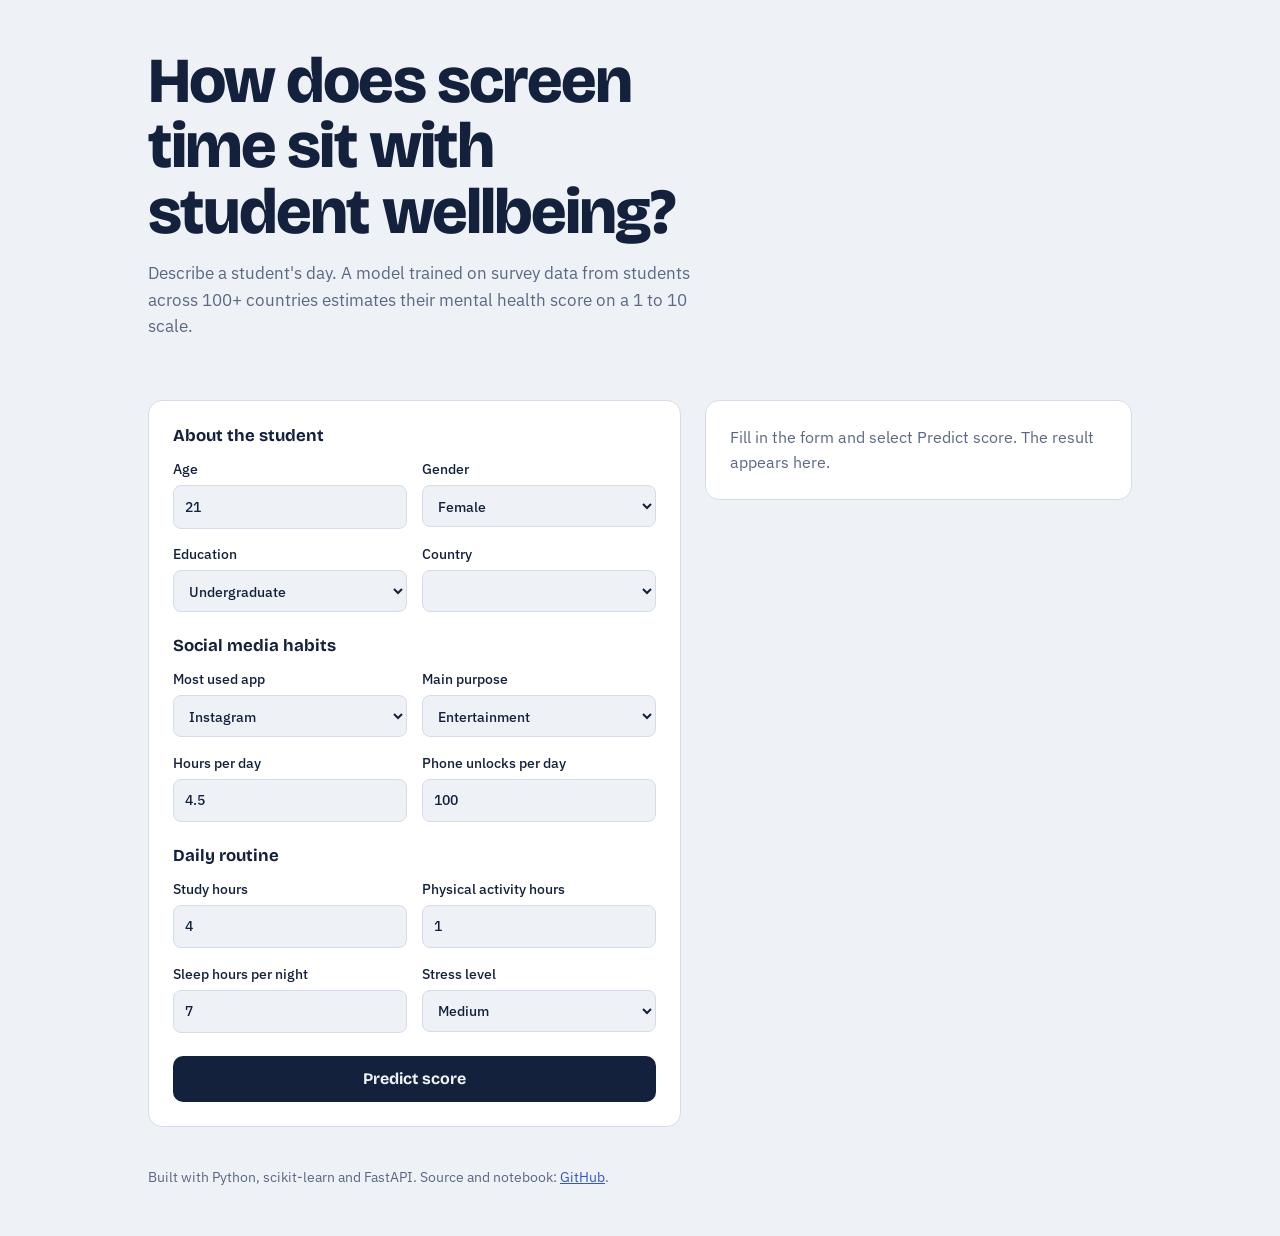
==== index.html @ feb72d7f "Initial commit" ====
<!DOCTYPE html>
<html lang="en">
<head>
<meta charset="utf-8">
<meta name="viewport" content="width=device-width, initial-scale=1">
<title>Student Mental Health Score Predictor</title>
<link rel="preconnect" href="https://fonts.googleapis.com">
<link rel="preconnect" href="https://fonts.gstatic.com" crossorigin>
<link href="https://fonts.googleapis.com/css2?family=Bricolage+Grotesque:opsz,wght@12..96,500;12..96,700;12..96,800&family=IBM+Plex+Sans:wght@400;500;600&display=swap" rel="stylesheet">
<style>
:root{
  --paper:#EEF2F7; --card:#FFFFFF; --ink:#14213D; --muted:#5B6783; --line:#D5DCE8;
  --blue:#3454D1; --mint:#1F9E86; --amber:#E8A22B; --rose:#D1495B;
  --display:'Bricolage Grotesque','Segoe UI',system-ui,sans-serif;
  --body:'IBM Plex Sans','Segoe UI',system-ui,sans-serif;
}
@media (prefers-color-scheme: dark){
  :root{--paper:#0F1626; --card:#18233B; --ink:#EAF0FB; --muted:#9AA8C4; --line:#2A3858; --blue:#7C95FF; --mint:#43C9AF; --amber:#F2B94F; --rose:#F07B8A;}
}
*{box-sizing:border-box}
html,body{margin:0}
body{background:var(--paper);color:var(--ink);font:400 1rem/1.55 var(--body)}
.wrap{max-width:1080px;margin:0 auto;padding:clamp(1.25rem,4vw,3rem)}
h1{font:800 clamp(2.2rem,6vw,4rem)/1.02 var(--display);letter-spacing:-.03em;margin:0 0 1rem;max-width:14ch}
.lede{max-width:56ch;color:var(--muted);margin:0 0 1.25rem;font-size:1.08rem}
.facts{display:flex;flex-wrap:wrap;gap:.5rem;margin:0 0 2.5rem;padding:0;list-style:none}
.facts li{border:1px solid var(--line);background:var(--card);border-radius:999px;padding:.3rem .85rem;font-size:.9rem}
.facts b{font-weight:600}
.grid{display:grid;grid-template-columns:minmax(0,1.25fr) minmax(0,1fr);gap:1.5rem;align-items:start}
@media (max-width:860px){.grid{grid-template-columns:1fr}}
form,.result{background:var(--card);border:1px solid var(--line);border-radius:14px;padding:1.5rem}
fieldset{border:0;margin:0 0 1.4rem;padding:0}
legend{font:700 1.05rem var(--display);padding:0;margin-bottom:.75rem}
.row{display:grid;grid-template-columns:1fr 1fr;gap:.9rem}
@media (max-width:520px){.row{grid-template-columns:1fr}}
label{display:block;font-size:.9rem;font-weight:500}
input,select{width:100%;margin-top:.3rem;padding:.6rem .7rem;font:inherit;color:var(--ink);background:var(--paper);border:1px solid var(--line);border-radius:8px}
input:focus-visible,select:focus-visible,button:focus-visible{outline:3px solid var(--blue);outline-offset:2px}
.hint{display:block;color:var(--muted);font-size:.8rem;font-weight:400;margin-top:.15rem}
button{width:100%;padding:.85rem 1rem;font:700 1rem var(--display);background:var(--ink);color:var(--paper);border:0;border-radius:10px;cursor:pointer}
button:disabled{opacity:.6;cursor:wait}
.result{position:sticky;top:1rem}
.empty{color:var(--muted);margin:0}
.score{font:800 clamp(4rem,10vw,6.5rem)/1 var(--display);letter-spacing:-.04em;margin:.2rem 0}
.score small{font-size:.3em;color:var(--muted);font-weight:500;letter-spacing:0}
.band{font-weight:600;margin:0 0 1.5rem}
.scale{position:relative;height:14px;border-radius:7px;background:linear-gradient(90deg,var(--rose) 0%,var(--amber) 40%,var(--mint) 75%,var(--blue) 100%)}
.pin{position:absolute;top:-7px;width:4px;height:28px;background:var(--ink);border-radius:2px;left:0;transform:translateX(-50%);transition:left .7s cubic-bezier(.2,.8,.2,1)}
.ticks{display:flex;justify-content:space-between;color:var(--muted);font-size:.8rem;margin-top:.6rem}
.note{color:var(--muted);font-size:.85rem;margin:1.5rem 0 0}
.err{color:var(--rose);font-weight:500;margin:.8rem 0 0}
footer{color:var(--muted);font-size:.85rem;margin-top:2.5rem}
footer a{color:var(--blue)}
@media (prefers-reduced-motion:reduce){.pin{transition:none}}
</style>
</head>
<body>
<main class="wrap">
  <h1>How does screen time sit with student wellbeing?</h1>
  <p class="lede">Describe a student's day. A model trained on survey data from students across 100+ countries estimates their mental health score on a 1 to 10 scale.</p>
  <ul class="facts" id="facts"></ul>

  <div class="grid">
    <form id="form" novalidate>
      <fieldset>
        <legend>About the student</legend>
        <div class="row">
          <label>Age<input name="age" type="number" min="10" max="100" value="21" required></label>
          <label>Gender<select name="gender"><option>Female</option><option>Male</option></select></label>
          <label>Education<select name="academic_level"><option>Undergraduate</option><option>Graduate</option><option>High School</option></select></label>
          <label>Country<select name="country" id="country"></select></label>
        </div>
      </fieldset>
      <fieldset>
        <legend>Social media habits</legend>
        <div class="row">
          <label>Most used app
            <select name="most_used_platform">
              <option>Instagram</option><option>TikTok</option><option>YouTube</option><option>WhatsApp</option><option>Facebook</option><option>Twitter</option><option>Snapchat</option><option>LinkedIn</option><option>WeChat</option><option>LINE</option><option>KakaoTalk</option><option>VKontakte</option>
            </select></label>
          <label>Main purpose<select name="purpose_of_use"><option>Entertainment</option><option>Networking</option><option>Education</option><option>News</option></select></label>
          <label>Hours per day<input name="avg_daily_usage_hours" type="number" step="0.1" min="0" max="24" value="4.5" required></label>
          <label>Phone unlocks per day<input name="daily_unlocks" type="number" min="0" value="100" required></label>
        </div>
      </fieldset>
      <fieldset>
        <legend>Daily routine</legend>
        <div class="row">
          <label>Study hours<input name="study_hours" type="number" step="0.1" min="0" max="24" value="4" required></label>
          <label>Physical activity hours<input name="physical_activity_hours" type="number" step="0.1" min="0" max="24" value="1" required></label>
          <label>Sleep hours per night<input name="sleep_hours_per_night" type="number" step="0.1" min="0" max="24" value="7" required></label>
          <label>Stress level<select name="stress_level"><option>Low</option><option selected>Medium</option><option>High</option><option>Very High</option></select></label>
        </div>
      </fieldset>
      <button id="go" type="submit">Predict score</button>
      <p class="err" id="err" role="alert" hidden></p>
    </form>

    <section class="result" aria-live="polite">
      <div id="empty"><p class="empty">Fill in the form and select Predict score. The result appears here.</p></div>
      <div id="out" hidden>
        <div class="score"><span id="num">0</span><small> / 10</small></div>
        <p class="band" id="band"></p>
        <div class="scale"><div class="pin" id="pin"></div></div>
        <div class="ticks"><span>1</span><span>5</span><span>10</span></div>
        <p class="note">An estimate from survey patterns, not a diagnosis. Typical error is about <span id="mae">0.35</span> points.</p>
      </div>
    </section>
  </div>

  <footer>Built with Python, scikit-learn and FastAPI. Source and notebook: <a href="https://github.com/your-username/your-repo">GitHub</a>.</footer>
</main>

<script>
const $ = id => document.getElementById(id);
const form = $('form');

fetch('/api/meta').then(r => r.json()).then(m => {
  $('country').innerHTML = m.countries.map(c => `<option>${c}</option>`).join('');
  $('country').value = 'India';
  $('mae').textContent = m.mae;
  $('facts').innerHTML = [
    ['Model', 'Random Forest'],
    ['Test R²', m.r2_test],
    ['Training rows', m.rows.toLocaleString()],
  ].map(([k, v]) => `<li>${k}: <b>${v}</b></li>`).join('');
}).catch(() => {});

function describe(s){
  if (s < 5) return 'Lower than most students in the data';
  if (s < 7) return 'Around the middle of the range';
  return 'Higher than most students in the data';
}

form.addEventListener('submit', async e => {
  e.preventDefault();
  const err = $('err'); err.hidden = true;
  if (!form.checkValidity()) { form.reportValidity(); return; }

  const d = Object.fromEntries(new FormData(form));
  ['age','daily_unlocks'].forEach(k => d[k] = parseInt(d[k], 10));
  ['avg_daily_usage_hours','study_hours','physical_activity_hours','sleep_hours_per_night']
    .forEach(k => d[k] = parseFloat(d[k]));

  const btn = $('go'); btn.disabled = true; btn.textContent = 'Predicting…';
  try {
    const res = await fetch('/predict', {
      method: 'POST',
      headers: {'Content-Type': 'application/json'},
      body: JSON.stringify(d)
    });
    if (!res.ok) throw new Error('Check that every field has a valid value.');
    const { predicted_mental_health_score: s } = await res.json();
    $('empty').hidden = true; $('out').hidden = false;
    $('num').textContent = s.toFixed(1);
    $('band').textContent = describe(s);
    $('pin').style.left = Math.min(100, Math.max(0, (s - 1) / 9 * 100)) + '%';
  } catch (ex) {
    err.textContent = ex.message || 'The server could not be reached. Is it running?';
    err.hidden = false;
  } finally {
    btn.disabled = false; btn.textContent = 'Predict score';
  }
});
</script>
</body>
</html>
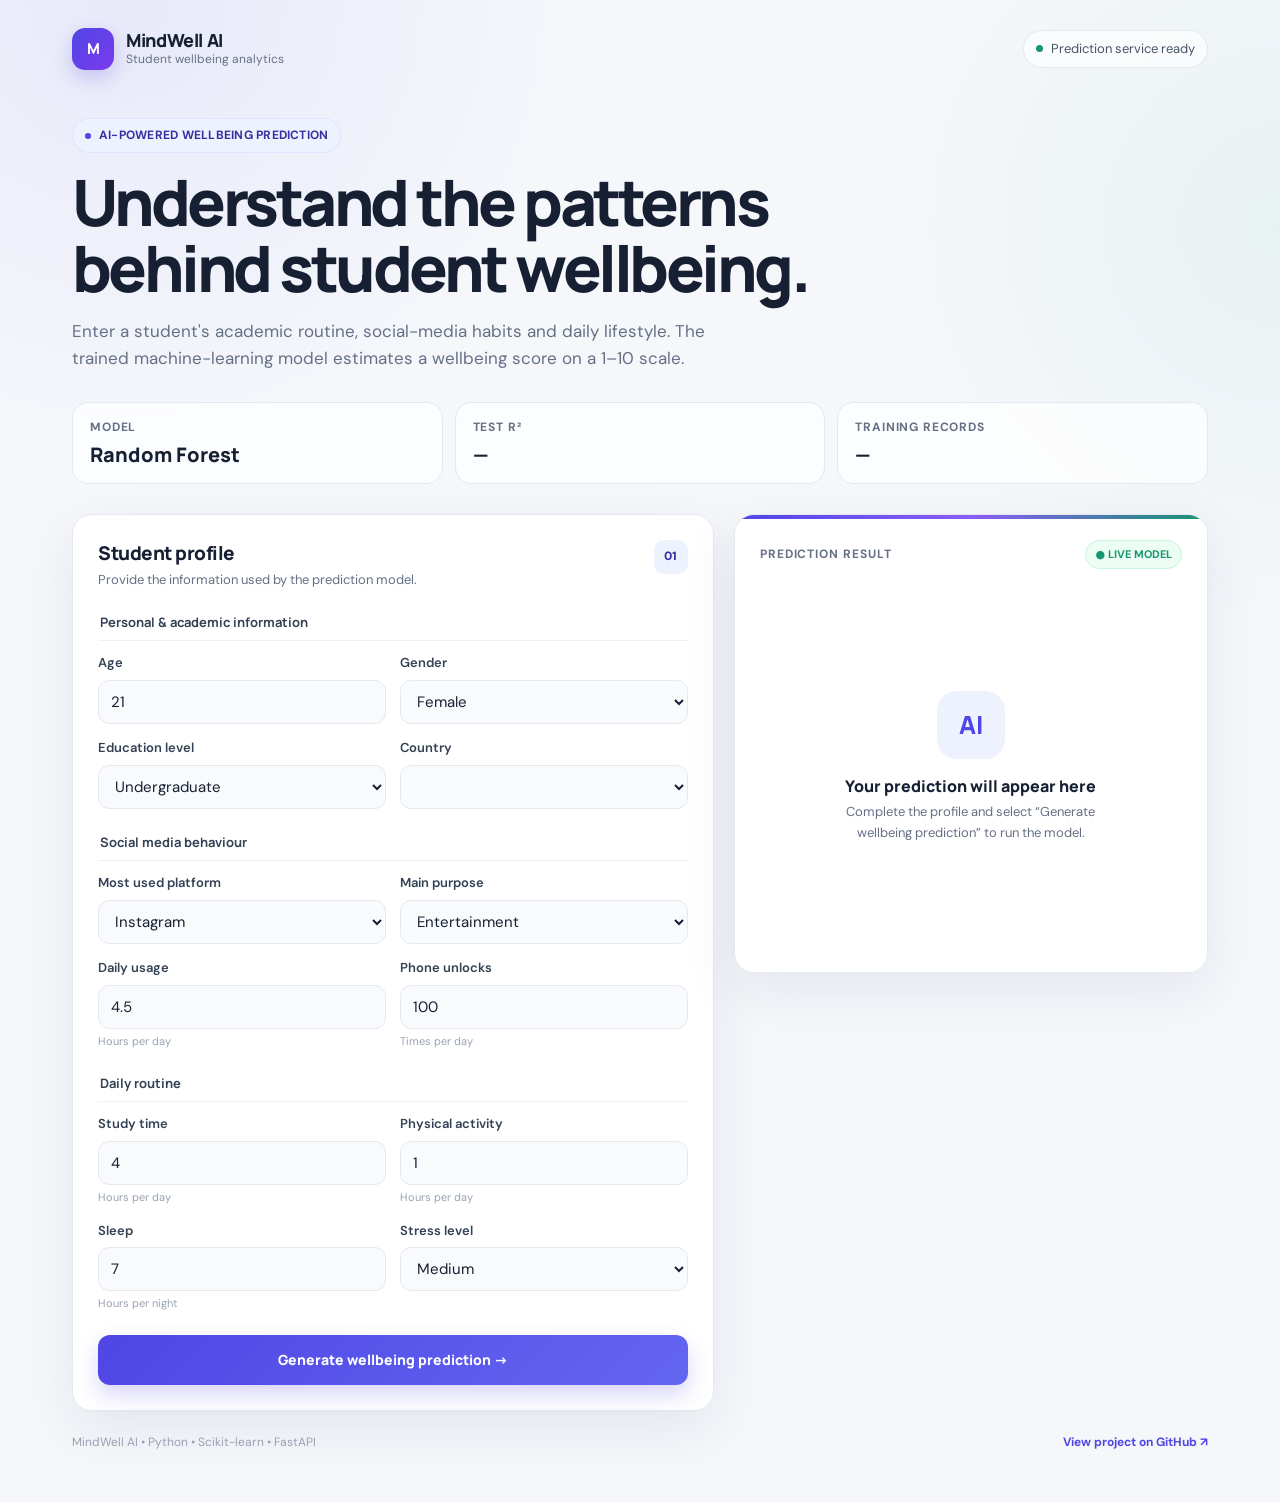
==== commit 0ccf9187: "Rename index_professional.html to index.html" ====
--- a/index.html
+++ b/index.html
@@ -3,163 +3,621 @@
 <head>
 <meta charset="utf-8">
 <meta name="viewport" content="width=device-width, initial-scale=1">
-<title>Student Mental Health Score Predictor</title>
+<meta name="description" content="MindWell AI - Student wellbeing score prediction system">
+<title>MindWell AI | Student Wellbeing Predictor</title>
+
 <link rel="preconnect" href="https://fonts.googleapis.com">
 <link rel="preconnect" href="https://fonts.gstatic.com" crossorigin>
-<link href="https://fonts.googleapis.com/css2?family=Bricolage+Grotesque:opsz,wght@12..96,500;12..96,700;12..96,800&family=IBM+Plex+Sans:wght@400;500;600&display=swap" rel="stylesheet">
+<link href="https://fonts.googleapis.com/css2?family=DM+Sans:wght@400;500;600;700&family=Manrope:wght@600;700;800&display=swap" rel="stylesheet">
+
 <style>
 :root{
-  --paper:#EEF2F7; --card:#FFFFFF; --ink:#14213D; --muted:#5B6783; --line:#D5DCE8;
-  --blue:#3454D1; --mint:#1F9E86; --amber:#E8A22B; --rose:#D1495B;
-  --display:'Bricolage Grotesque','Segoe UI',system-ui,sans-serif;
-  --body:'IBM Plex Sans','Segoe UI',system-ui,sans-serif;
-}
-@media (prefers-color-scheme: dark){
-  :root{--paper:#0F1626; --card:#18233B; --ink:#EAF0FB; --muted:#9AA8C4; --line:#2A3858; --blue:#7C95FF; --mint:#43C9AF; --amber:#F2B94F; --rose:#F07B8A;}
-}
+  --bg:#f5f7fb;
+  --surface:#ffffff;
+  --surface-2:#f8fafc;
+  --text:#172033;
+  --muted:#667085;
+  --line:#e4e8f0;
+  --primary:#4f46e5;
+  --primary-dark:#3730a3;
+  --primary-soft:#eef2ff;
+  --success:#159570;
+  --warning:#d68b16;
+  --danger:#d84a62;
+  --shadow:0 18px 55px rgba(23,32,51,.08);
+  --radius:20px;
+  --display:'Manrope',system-ui,sans-serif;
+  --body:'DM Sans',system-ui,sans-serif;
+}
+
 *{box-sizing:border-box}
-html,body{margin:0}
-body{background:var(--paper);color:var(--ink);font:400 1rem/1.55 var(--body)}
-.wrap{max-width:1080px;margin:0 auto;padding:clamp(1.25rem,4vw,3rem)}
-h1{font:800 clamp(2.2rem,6vw,4rem)/1.02 var(--display);letter-spacing:-.03em;margin:0 0 1rem;max-width:14ch}
-.lede{max-width:56ch;color:var(--muted);margin:0 0 1.25rem;font-size:1.08rem}
-.facts{display:flex;flex-wrap:wrap;gap:.5rem;margin:0 0 2.5rem;padding:0;list-style:none}
-.facts li{border:1px solid var(--line);background:var(--card);border-radius:999px;padding:.3rem .85rem;font-size:.9rem}
-.facts b{font-weight:600}
-.grid{display:grid;grid-template-columns:minmax(0,1.25fr) minmax(0,1fr);gap:1.5rem;align-items:start}
-@media (max-width:860px){.grid{grid-template-columns:1fr}}
-form,.result{background:var(--card);border:1px solid var(--line);border-radius:14px;padding:1.5rem}
-fieldset{border:0;margin:0 0 1.4rem;padding:0}
-legend{font:700 1.05rem var(--display);padding:0;margin-bottom:.75rem}
-.row{display:grid;grid-template-columns:1fr 1fr;gap:.9rem}
-@media (max-width:520px){.row{grid-template-columns:1fr}}
-label{display:block;font-size:.9rem;font-weight:500}
-input,select{width:100%;margin-top:.3rem;padding:.6rem .7rem;font:inherit;color:var(--ink);background:var(--paper);border:1px solid var(--line);border-radius:8px}
-input:focus-visible,select:focus-visible,button:focus-visible{outline:3px solid var(--blue);outline-offset:2px}
-.hint{display:block;color:var(--muted);font-size:.8rem;font-weight:400;margin-top:.15rem}
-button{width:100%;padding:.85rem 1rem;font:700 1rem var(--display);background:var(--ink);color:var(--paper);border:0;border-radius:10px;cursor:pointer}
-button:disabled{opacity:.6;cursor:wait}
-.result{position:sticky;top:1rem}
-.empty{color:var(--muted);margin:0}
-.score{font:800 clamp(4rem,10vw,6.5rem)/1 var(--display);letter-spacing:-.04em;margin:.2rem 0}
-.score small{font-size:.3em;color:var(--muted);font-weight:500;letter-spacing:0}
-.band{font-weight:600;margin:0 0 1.5rem}
-.scale{position:relative;height:14px;border-radius:7px;background:linear-gradient(90deg,var(--rose) 0%,var(--amber) 40%,var(--mint) 75%,var(--blue) 100%)}
-.pin{position:absolute;top:-7px;width:4px;height:28px;background:var(--ink);border-radius:2px;left:0;transform:translateX(-50%);transition:left .7s cubic-bezier(.2,.8,.2,1)}
-.ticks{display:flex;justify-content:space-between;color:var(--muted);font-size:.8rem;margin-top:.6rem}
-.note{color:var(--muted);font-size:.85rem;margin:1.5rem 0 0}
-.err{color:var(--rose);font-weight:500;margin:.8rem 0 0}
-footer{color:var(--muted);font-size:.85rem;margin-top:2.5rem}
-footer a{color:var(--blue)}
-@media (prefers-reduced-motion:reduce){.pin{transition:none}}
+html{scroll-behavior:smooth}
+body{
+  margin:0;
+  background:
+    radial-gradient(circle at 10% 0%, rgba(79,70,229,.08), transparent 28rem),
+    radial-gradient(circle at 100% 15%, rgba(21,149,112,.06), transparent 25rem),
+    var(--bg);
+  color:var(--text);
+  font:400 15px/1.6 var(--body);
+}
+button,input,select{font:inherit}
+button{cursor:pointer}
+button:focus-visible,input:focus-visible,select:focus-visible{
+  outline:3px solid rgba(79,70,229,.22);
+  outline-offset:2px;
+}
+
+.container{max-width:1180px;margin:auto;padding:28px 22px 50px}
+
+/* Header */
+.topbar{
+  display:flex;
+  align-items:center;
+  justify-content:space-between;
+  gap:20px;
+  margin-bottom:48px;
+}
+.brand{display:flex;align-items:center;gap:12px}
+.brand-mark{
+  width:42px;height:42px;border-radius:13px;
+  display:grid;place-items:center;
+  background:linear-gradient(135deg,var(--primary),#7c3aed);
+  color:#fff;font-weight:800;font-family:var(--display);
+  box-shadow:0 8px 20px rgba(79,70,229,.25);
+}
+.brand-name{font:800 18px var(--display);letter-spacing:-.02em}
+.brand-sub{display:block;color:var(--muted);font-size:12px;margin-top:-2px}
+
+.status{
+  display:flex;align-items:center;gap:8px;
+  color:#475467;font-size:13px;
+  background:rgba(255,255,255,.7);
+  border:1px solid var(--line);
+  padding:8px 12px;border-radius:999px;
+}
+.status-dot{width:7px;height:7px;border-radius:50%;background:var(--success)}
+
+/* Hero */
+.hero{max-width:790px;margin-bottom:30px}
+.eyebrow{
+  display:inline-flex;align-items:center;gap:8px;
+  color:var(--primary-dark);background:var(--primary-soft);
+  border:1px solid #dfe4ff;border-radius:999px;
+  padding:7px 12px;font-weight:700;font-size:12px;
+  letter-spacing:.02em;margin-bottom:16px;
+}
+.eyebrow span{width:6px;height:6px;border-radius:50%;background:var(--primary)}
+h1{
+  font:800 clamp(2.35rem,5vw,4.25rem)/1.03 var(--display);
+  letter-spacing:-.055em;margin:0 0 17px;
+}
+.hero p{color:var(--muted);font-size:17px;max-width:690px;margin:0}
+
+/* Metrics */
+.metrics{
+  display:grid;grid-template-columns:repeat(3,1fr);
+  gap:12px;margin:26px 0 30px;
+}
+.metric{
+  background:rgba(255,255,255,.76);
+  border:1px solid var(--line);
+  border-radius:16px;padding:15px 17px;
+}
+.metric-label{
+  display:block;color:var(--muted);font-size:12px;
+  text-transform:uppercase;letter-spacing:.07em;font-weight:700;
+}
+.metric-value{font:800 20px var(--display);margin-top:3px}
+
+/* Main */
+.workspace{
+  display:grid;
+  grid-template-columns:minmax(0,1.15fr) minmax(340px,.85fr);
+  gap:20px;align-items:start;
+}
+.card{
+  background:rgba(255,255,255,.96);
+  border:1px solid var(--line);
+  border-radius:var(--radius);
+  box-shadow:var(--shadow);
+}
+.form-card{padding:25px}
+.result-card{padding:25px;position:sticky;top:18px;overflow:hidden}
+
+.card-head{display:flex;justify-content:space-between;gap:15px;align-items:flex-start;margin-bottom:23px}
+.card-title{font:800 19px var(--display);letter-spacing:-.025em;margin:0}
+.card-description{color:var(--muted);font-size:13px;margin:4px 0 0}
+
+.step{
+  min-width:34px;height:34px;border-radius:10px;
+  display:grid;place-items:center;
+  background:var(--primary-soft);color:var(--primary-dark);
+  font-weight:800;font-size:12px;
+}
+
+fieldset{border:0;margin:0 0 24px;padding:0}
+fieldset:last-of-type{margin-bottom:22px}
+legend{
+  width:100%;font:700 13px var(--display);
+  color:#344054;margin-bottom:12px;
+  padding-bottom:9px;border-bottom:1px solid #edf0f5;
+}
+.fields{
+  display:grid;grid-template-columns:1fr 1fr;gap:14px;
+}
+.field{min-width:0}
+label{display:block;color:#344054;font-size:13px;font-weight:600}
+input,select{
+  width:100%;height:44px;margin-top:6px;
+  padding:0 12px;color:var(--text);
+  background:var(--surface-2);
+  border:1px solid var(--line);border-radius:11px;
+  transition:.18s ease;
+}
+input:hover,select:hover{border-color:#c5ccda}
+input:focus,select:focus{
+  border-color:var(--primary);
+  background:#fff;
+  box-shadow:0 0 0 4px rgba(79,70,229,.08);
+}
+.hint{display:block;color:#98a2b3;font-size:11px;font-weight:400;margin-top:4px}
+
+.primary-btn{
+  width:100%;height:50px;border:0;border-radius:12px;
+  background:linear-gradient(135deg,var(--primary),#6366f1);
+  color:#fff;font:800 14px var(--display);
+  box-shadow:0 10px 22px rgba(79,70,229,.22);
+  transition:transform .18s ease,box-shadow .18s ease,opacity .18s ease;
+}
+.primary-btn:hover{transform:translateY(-1px);box-shadow:0 13px 27px rgba(79,70,229,.27)}
+.primary-btn:disabled{opacity:.65;cursor:wait;transform:none}
+
+.error{
+  margin:12px 0 0;padding:11px 12px;border-radius:10px;
+  background:#fff1f3;color:#b4233c;border:1px solid #ffd6dc;
+  font-size:13px;
+}
+
+/* Result */
+.result-card::before{
+  content:"";position:absolute;left:0;right:0;top:0;height:4px;
+  background:linear-gradient(90deg,var(--primary),#8b5cf6,var(--success));
+}
+.result-top{
+  display:flex;justify-content:space-between;align-items:center;
+  gap:10px;margin-bottom:18px;
+}
+.result-label{
+  color:var(--muted);font-size:12px;font-weight:700;
+  text-transform:uppercase;letter-spacing:.08em;
+}
+.live{
+  font-size:11px;font-weight:700;color:var(--success);
+  background:#ecfdf3;border:1px solid #c9f2df;
+  padding:5px 9px;border-radius:999px;
+}
+.empty-state{
+  min-height:360px;display:flex;flex-direction:column;
+  align-items:center;justify-content:center;text-align:center;
+  padding:30px 15px;color:var(--muted);
+}
+.empty-icon{
+  width:68px;height:68px;border-radius:20px;
+  display:grid;place-items:center;background:var(--primary-soft);
+  color:var(--primary);font:800 25px var(--display);
+  margin-bottom:16px;
+}
+.empty-state strong{color:var(--text);font:800 16px var(--display);margin-bottom:5px}
+.empty-state p{max-width:300px;margin:0;font-size:13px}
+
+.prediction{display:none}
+.prediction.show{display:block}
+.score-wrap{text-align:center;padding:15px 0 24px}
+.score{
+  font:800 clamp(4.4rem,9vw,6.2rem)/.95 var(--display);
+  letter-spacing:-.07em;
+  color:var(--text);
+}
+.score small{font:700 20px var(--body);color:#98a2b3;letter-spacing:0}
+.band{
+  display:inline-flex;align-items:center;
+  padding:7px 12px;border-radius:999px;
+  background:var(--primary-soft);color:var(--primary-dark);
+  font-weight:700;font-size:12px;margin-top:10px;
+}
+.scale-labels{
+  display:flex;justify-content:space-between;
+  color:#98a2b3;font-size:11px;margin-top:8px;
+}
+.scale{
+  height:12px;border-radius:999px;position:relative;
+  background:linear-gradient(90deg,#e35d6a 0%,#f0b44c 40%,#38b991 72%,#4f46e5 100%);
+}
+.pin{
+  position:absolute;top:-6px;left:0;
+  width:4px;height:24px;border-radius:5px;
+  background:#172033;border:1px solid #fff;
+  box-shadow:0 2px 7px rgba(0,0,0,.2);
+  transform:translateX(-50%);
+  transition:left .65s cubic-bezier(.2,.8,.2,1);
+}
+.divider{height:1px;background:#edf0f5;margin:23px 0}
+.insight{
+  background:#f8fafc;border:1px solid #edf0f5;
+  border-radius:14px;padding:14px;
+}
+.insight-title{font:700 12px var(--display);margin-bottom:4px}
+.insight p{font-size:12px;color:var(--muted);margin:0;line-height:1.55}
+.disclaimer{
+  color:#98a2b3;font-size:11px;line-height:1.55;
+  margin:15px 0 0;
+}
+
+/* Footer */
+footer{
+  display:flex;justify-content:space-between;gap:15px;
+  margin-top:22px;color:#98a2b3;font-size:12px;
+}
+footer a{color:var(--primary);text-decoration:none;font-weight:700}
+footer a:hover{text-decoration:underline}
+
+@media(max-width:900px){
+  .workspace{grid-template-columns:1fr}
+  .result-card{position:relative;top:0}
+}
+@media(max-width:620px){
+  .container{padding:20px 14px 35px}
+  .topbar{margin-bottom:35px}
+  .status{display:none}
+  .metrics{grid-template-columns:1fr}
+  .fields{grid-template-columns:1fr}
+  .form-card,.result-card{padding:19px}
+  h1{font-size:2.5rem}
+  .hero p{font-size:15px}
+  footer{flex-direction:column}
+}
+@media(prefers-reduced-motion:reduce){
+  html{scroll-behavior:auto}
+  *{transition:none!important}
+}
 </style>
 </head>
+
 <body>
-<main class="wrap">
-  <h1>How does screen time sit with student wellbeing?</h1>
-  <p class="lede">Describe a student's day. A model trained on survey data from students across 100+ countries estimates their mental health score on a 1 to 10 scale.</p>
-  <ul class="facts" id="facts"></ul>
-
-  <div class="grid">
-    <form id="form" novalidate>
+<main class="container">
+
+  <header class="topbar">
+    <div class="brand">
+      <div class="brand-mark">M</div>
+      <div>
+        <div class="brand-name">MindWell AI</div>
+        <span class="brand-sub">Student wellbeing analytics</span>
+      </div>
+    </div>
+    <div class="status"><span class="status-dot"></span> Prediction service ready</div>
+  </header>
+
+  <section class="hero">
+    <div class="eyebrow"><span></span> AI-POWERED WELLBEING PREDICTION</div>
+    <h1>Understand the patterns behind student wellbeing.</h1>
+    <p>
+      Enter a student's academic routine, social-media habits and daily lifestyle.
+      The trained machine-learning model estimates a wellbeing score on a 1–10 scale.
+    </p>
+  </section>
+
+  <section class="metrics" aria-label="Model information">
+    <div class="metric">
+      <span class="metric-label">Model</span>
+      <div class="metric-value" id="modelName">Random Forest</div>
+    </div>
+    <div class="metric">
+      <span class="metric-label">Test R²</span>
+      <div class="metric-value" id="r2">—</div>
+    </div>
+    <div class="metric">
+      <span class="metric-label">Training records</span>
+      <div class="metric-value" id="rows">—</div>
+    </div>
+  </section>
+
+  <section class="workspace">
+
+    <form class="card form-card" id="form" novalidate>
+      <div class="card-head">
+        <div>
+          <h2 class="card-title">Student profile</h2>
+          <p class="card-description">Provide the information used by the prediction model.</p>
+        </div>
+        <div class="step">01</div>
+      </div>
+
       <fieldset>
-        <legend>About the student</legend>
-        <div class="row">
-          <label>Age<input name="age" type="number" min="10" max="100" value="21" required></label>
-          <label>Gender<select name="gender"><option>Female</option><option>Male</option></select></label>
-          <label>Education<select name="academic_level"><option>Undergraduate</option><option>Graduate</option><option>High School</option></select></label>
-          <label>Country<select name="country" id="country"></select></label>
+        <legend>Personal & academic information</legend>
+        <div class="fields">
+          <div class="field">
+            <label for="age">Age</label>
+            <input id="age" name="age" type="number" min="10" max="100" value="21" required>
+          </div>
+
+          <div class="field">
+            <label for="gender">Gender</label>
+            <select id="gender" name="gender">
+              <option>Female</option>
+              <option>Male</option>
+            </select>
+          </div>
+
+          <div class="field">
+            <label for="academic_level">Education level</label>
+            <select id="academic_level" name="academic_level">
+              <option>Undergraduate</option>
+              <option>Graduate</option>
+              <option>High School</option>
+            </select>
+          </div>
+
+          <div class="field">
+            <label for="country">Country</label>
+            <select id="country" name="country"></select>
+          </div>
         </div>
       </fieldset>
+
       <fieldset>
-        <legend>Social media habits</legend>
-        <div class="row">
-          <label>Most used app
-            <select name="most_used_platform">
-              <option>Instagram</option><option>TikTok</option><option>YouTube</option><option>WhatsApp</option><option>Facebook</option><option>Twitter</option><option>Snapchat</option><option>LinkedIn</option><option>WeChat</option><option>LINE</option><option>KakaoTalk</option><option>VKontakte</option>
-            </select></label>
-          <label>Main purpose<select name="purpose_of_use"><option>Entertainment</option><option>Networking</option><option>Education</option><option>News</option></select></label>
-          <label>Hours per day<input name="avg_daily_usage_hours" type="number" step="0.1" min="0" max="24" value="4.5" required></label>
-          <label>Phone unlocks per day<input name="daily_unlocks" type="number" min="0" value="100" required></label>
+        <legend>Social media behaviour</legend>
+        <div class="fields">
+          <div class="field">
+            <label for="most_used_platform">Most used platform</label>
+            <select id="most_used_platform" name="most_used_platform">
+              <option>Instagram</option><option>TikTok</option><option>YouTube</option>
+              <option>WhatsApp</option><option>Facebook</option><option>Twitter</option>
+              <option>Snapchat</option><option>LinkedIn</option><option>WeChat</option>
+              <option>LINE</option><option>KakaoTalk</option><option>VKontakte</option>
+            </select>
+          </div>
+
+          <div class="field">
+            <label for="purpose_of_use">Main purpose</label>
+            <select id="purpose_of_use" name="purpose_of_use">
+              <option>Entertainment</option><option>Networking</option>
+              <option>Education</option><option>News</option>
+            </select>
+          </div>
+
+          <div class="field">
+            <label for="avg_daily_usage_hours">Daily usage</label>
+            <input id="avg_daily_usage_hours" name="avg_daily_usage_hours" type="number"
+                   step="0.1" min="0" max="24" value="4.5" required>
+            <span class="hint">Hours per day</span>
+          </div>
+
+          <div class="field">
+            <label for="daily_unlocks">Phone unlocks</label>
+            <input id="daily_unlocks" name="daily_unlocks" type="number"
+                   min="0" max="2000" value="100" required>
+            <span class="hint">Times per day</span>
+          </div>
         </div>
       </fieldset>
+
       <fieldset>
         <legend>Daily routine</legend>
-        <div class="row">
-          <label>Study hours<input name="study_hours" type="number" step="0.1" min="0" max="24" value="4" required></label>
-          <label>Physical activity hours<input name="physical_activity_hours" type="number" step="0.1" min="0" max="24" value="1" required></label>
-          <label>Sleep hours per night<input name="sleep_hours_per_night" type="number" step="0.1" min="0" max="24" value="7" required></label>
-          <label>Stress level<select name="stress_level"><option>Low</option><option selected>Medium</option><option>High</option><option>Very High</option></select></label>
+        <div class="fields">
+          <div class="field">
+            <label for="study_hours">Study time</label>
+            <input id="study_hours" name="study_hours" type="number"
+                   step="0.1" min="0" max="24" value="4" required>
+            <span class="hint">Hours per day</span>
+          </div>
+
+          <div class="field">
+            <label for="physical_activity_hours">Physical activity</label>
+            <input id="physical_activity_hours" name="physical_activity_hours" type="number"
+                   step="0.1" min="0" max="24" value="1" required>
+            <span class="hint">Hours per day</span>
+          </div>
+
+          <div class="field">
+            <label for="sleep_hours_per_night">Sleep</label>
+            <input id="sleep_hours_per_night" name="sleep_hours_per_night" type="number"
+                   step="0.1" min="0" max="24" value="7" required>
+            <span class="hint">Hours per night</span>
+          </div>
+
+          <div class="field">
+            <label for="stress_level">Stress level</label>
+            <select id="stress_level" name="stress_level">
+              <option>Low</option>
+              <option selected>Medium</option>
+              <option>High</option>
+              <option>Very High</option>
+            </select>
+          </div>
         </div>
       </fieldset>
-      <button id="go" type="submit">Predict score</button>
-      <p class="err" id="err" role="alert" hidden></p>
+
+      <button class="primary-btn" id="go" type="submit">
+        Generate wellbeing prediction →
+      </button>
+      <p class="error" id="err" role="alert" hidden></p>
     </form>
 
-    <section class="result" aria-live="polite">
-      <div id="empty"><p class="empty">Fill in the form and select Predict score. The result appears here.</p></div>
-      <div id="out" hidden>
-        <div class="score"><span id="num">0</span><small> / 10</small></div>
-        <p class="band" id="band"></p>
-        <div class="scale"><div class="pin" id="pin"></div></div>
-        <div class="ticks"><span>1</span><span>5</span><span>10</span></div>
-        <p class="note">An estimate from survey patterns, not a diagnosis. Typical error is about <span id="mae">0.35</span> points.</p>
+    <section class="card result-card" aria-live="polite">
+      <div class="result-top">
+        <span class="result-label">Prediction result</span>
+        <span class="live">● LIVE MODEL</span>
+      </div>
+
+      <div class="empty-state" id="empty">
+        <div class="empty-icon">AI</div>
+        <strong>Your prediction will appear here</strong>
+        <p>Complete the profile and select “Generate wellbeing prediction” to run the model.</p>
+      </div>
+
+      <div class="prediction" id="out">
+        <div class="score-wrap">
+          <div class="score"><span id="num">0.0</span><small> / 10</small></div>
+          <div class="band" id="band">Prediction generated</div>
+        </div>
+
+        <div class="scale" aria-label="Score scale">
+          <div class="pin" id="pin"></div>
+        </div>
+        <div class="scale-labels"><span>1 — Lower</span><span>5</span><span>10 — Higher</span></div>
+
+        <div class="divider"></div>
+
+        <div class="insight">
+          <div class="insight-title">How to interpret this</div>
+          <p id="insightText">
+            This score represents a pattern-based estimate generated from the information provided.
+          </p>
+        </div>
+
+        <p class="disclaimer">
+          This is a machine-learning estimate based on survey patterns, not a medical diagnosis
+          or clinical assessment. Typical model error is approximately <strong><span id="mae">0.35</span> points</strong>.
+        </p>
       </div>
     </section>
-  </div>
-
-  <footer>Built with Python, scikit-learn and FastAPI. Source and notebook: <a href="https://github.com/your-username/your-repo">GitHub</a>.</footer>
+
+  </section>
+
+  <footer>
+    <span>MindWell AI • Python • Scikit-learn • FastAPI</span>
+    <a href="https://github.com/your-username/your-repo" target="_blank" rel="noopener">View project on GitHub ↗</a>
+  </footer>
+
 </main>
 
 <script>
 const $ = id => document.getElementById(id);
 const form = $('form');
 
-fetch('/api/meta').then(r => r.json()).then(m => {
-  $('country').innerHTML = m.countries.map(c => `<option>${c}</option>`).join('');
-  $('country').value = 'India';
-  $('mae').textContent = m.mae;
-  $('facts').innerHTML = [
-    ['Model', 'Random Forest'],
-    ['Test R²', m.r2_test],
-    ['Training rows', m.rows.toLocaleString()],
-  ].map(([k, v]) => `<li>${k}: <b>${v}</b></li>`).join('');
-}).catch(() => {});
-
-function describe(s){
-  if (s < 5) return 'Lower than most students in the data';
-  if (s < 7) return 'Around the middle of the range';
-  return 'Higher than most students in the data';
+function setMeta(m){
+  if (!m) return;
+  $('r2').textContent = m.r2_test ?? '—';
+  $('rows').textContent = Number(m.rows ?? 0).toLocaleString();
+  $('mae').textContent = m.mae ?? '0.35';
+
+  if (Array.isArray(m.countries) && m.countries.length) {
+    $('country').innerHTML = m.countries
+      .map(c => `<option value="${escapeHtml(c)}">${escapeHtml(c)}</option>`)
+      .join('');
+    if (m.countries.includes('India')) $('country').value = 'India';
+  }
+}
+
+function escapeHtml(value){
+  return String(value)
+    .replaceAll('&','&amp;')
+    .replaceAll('<','&lt;')
+    .replaceAll('>','&gt;')
+    .replaceAll('"','&quot;')
+    .replaceAll("'","&#039;");
+}
+
+fetch('/api/meta')
+  .then(r => {
+    if (!r.ok) throw new Error('Metadata unavailable');
+    return r.json();
+  })
+  .then(setMeta)
+  .catch(() => {
+    $('r2').textContent = '—';
+    $('rows').textContent = '—';
+  });
+
+function describe(score){
+  if (score < 5) {
+    return {
+      label:'Lower range',
+      text:'The estimated score is in the lower portion of the model’s 1–10 range.'
+    };
+  }
+  if (score < 7) {
+    return {
+      label:'Middle range',
+      text:'The estimated score is around the middle portion of the model’s observed range.'
+    };
+  }
+  return {
+    label:'Higher range',
+    text:'The estimated score is in the higher portion of the model’s 1–10 range.'
+  };
+}
+
+function numericPayload(){
+  const d = Object.fromEntries(new FormData(form));
+
+  ['age','daily_unlocks'].forEach(k => d[k] = parseInt(d[k],10));
+  ['avg_daily_usage_hours','study_hours','physical_activity_hours','sleep_hours_per_night']
+    .forEach(k => d[k] = parseFloat(d[k]));
+
+  return d;
 }
 
 form.addEventListener('submit', async e => {
   e.preventDefault();
-  const err = $('err'); err.hidden = true;
-  if (!form.checkValidity()) { form.reportValidity(); return; }
-
-  const d = Object.fromEntries(new FormData(form));
-  ['age','daily_unlocks'].forEach(k => d[k] = parseInt(d[k], 10));
-  ['avg_daily_usage_hours','study_hours','physical_activity_hours','sleep_hours_per_night']
-    .forEach(k => d[k] = parseFloat(d[k]));
-
-  const btn = $('go'); btn.disabled = true; btn.textContent = 'Predicting…';
+
+  const err = $('err');
+  err.hidden = true;
+
+  if (!form.checkValidity()) {
+    form.reportValidity();
+    return;
+  }
+
+  const btn = $('go');
+  btn.disabled = true;
+  btn.textContent = 'Running prediction…';
+
   try {
     const res = await fetch('/predict', {
-      method: 'POST',
-      headers: {'Content-Type': 'application/json'},
-      body: JSON.stringify(d)
+      method:'POST',
+      headers:{'Content-Type':'application/json'},
+      body:JSON.stringify(numericPayload())
     });
-    if (!res.ok) throw new Error('Check that every field has a valid value.');
-    const { predicted_mental_health_score: s } = await res.json();
-    $('empty').hidden = true; $('out').hidden = false;
-    $('num').textContent = s.toFixed(1);
-    $('band').textContent = describe(s);
-    $('pin').style.left = Math.min(100, Math.max(0, (s - 1) / 9 * 100)) + '%';
+
+    if (!res.ok) {
+      let message = 'The prediction request could not be completed.';
+      try {
+        const body = await res.json();
+        if (body.detail) message = Array.isArray(body.detail)
+          ? body.detail.map(x => x.msg).join(', ')
+          : body.detail;
+      } catch {}
+      throw new Error(message);
+    }
+
+    const data = await res.json();
+    const score = Number(data.predicted_mental_health_score);
+
+    if (!Number.isFinite(score)) throw new Error('The API returned an invalid prediction.');
+
+    const safeScore = Math.min(10, Math.max(1, score));
+    const info = describe(safeScore);
+
+    $('empty').style.display = 'none';
+    $('out').classList.add('show');
+
+    $('num').textContent = safeScore.toFixed(1);
+    $('band').textContent = info.label;
+    $('insightText').textContent = info.text;
+
+    requestAnimationFrame(() => {
+      $('pin').style.left = ((safeScore - 1) / 9 * 100) + '%';
+    });
+
+    $('out').scrollIntoView({behavior:'smooth', block:'nearest'});
   } catch (ex) {
-    err.textContent = ex.message || 'The server could not be reached. Is it running?';
+    err.textContent = ex.message || 'The server could not be reached. Please check that FastAPI is running.';
     err.hidden = false;
   } finally {
-    btn.disabled = false; btn.textContent = 'Predict score';
+    btn.disabled = false;
+    btn.textContent = 'Generate wellbeing prediction →';
   }
 });
 </script>
